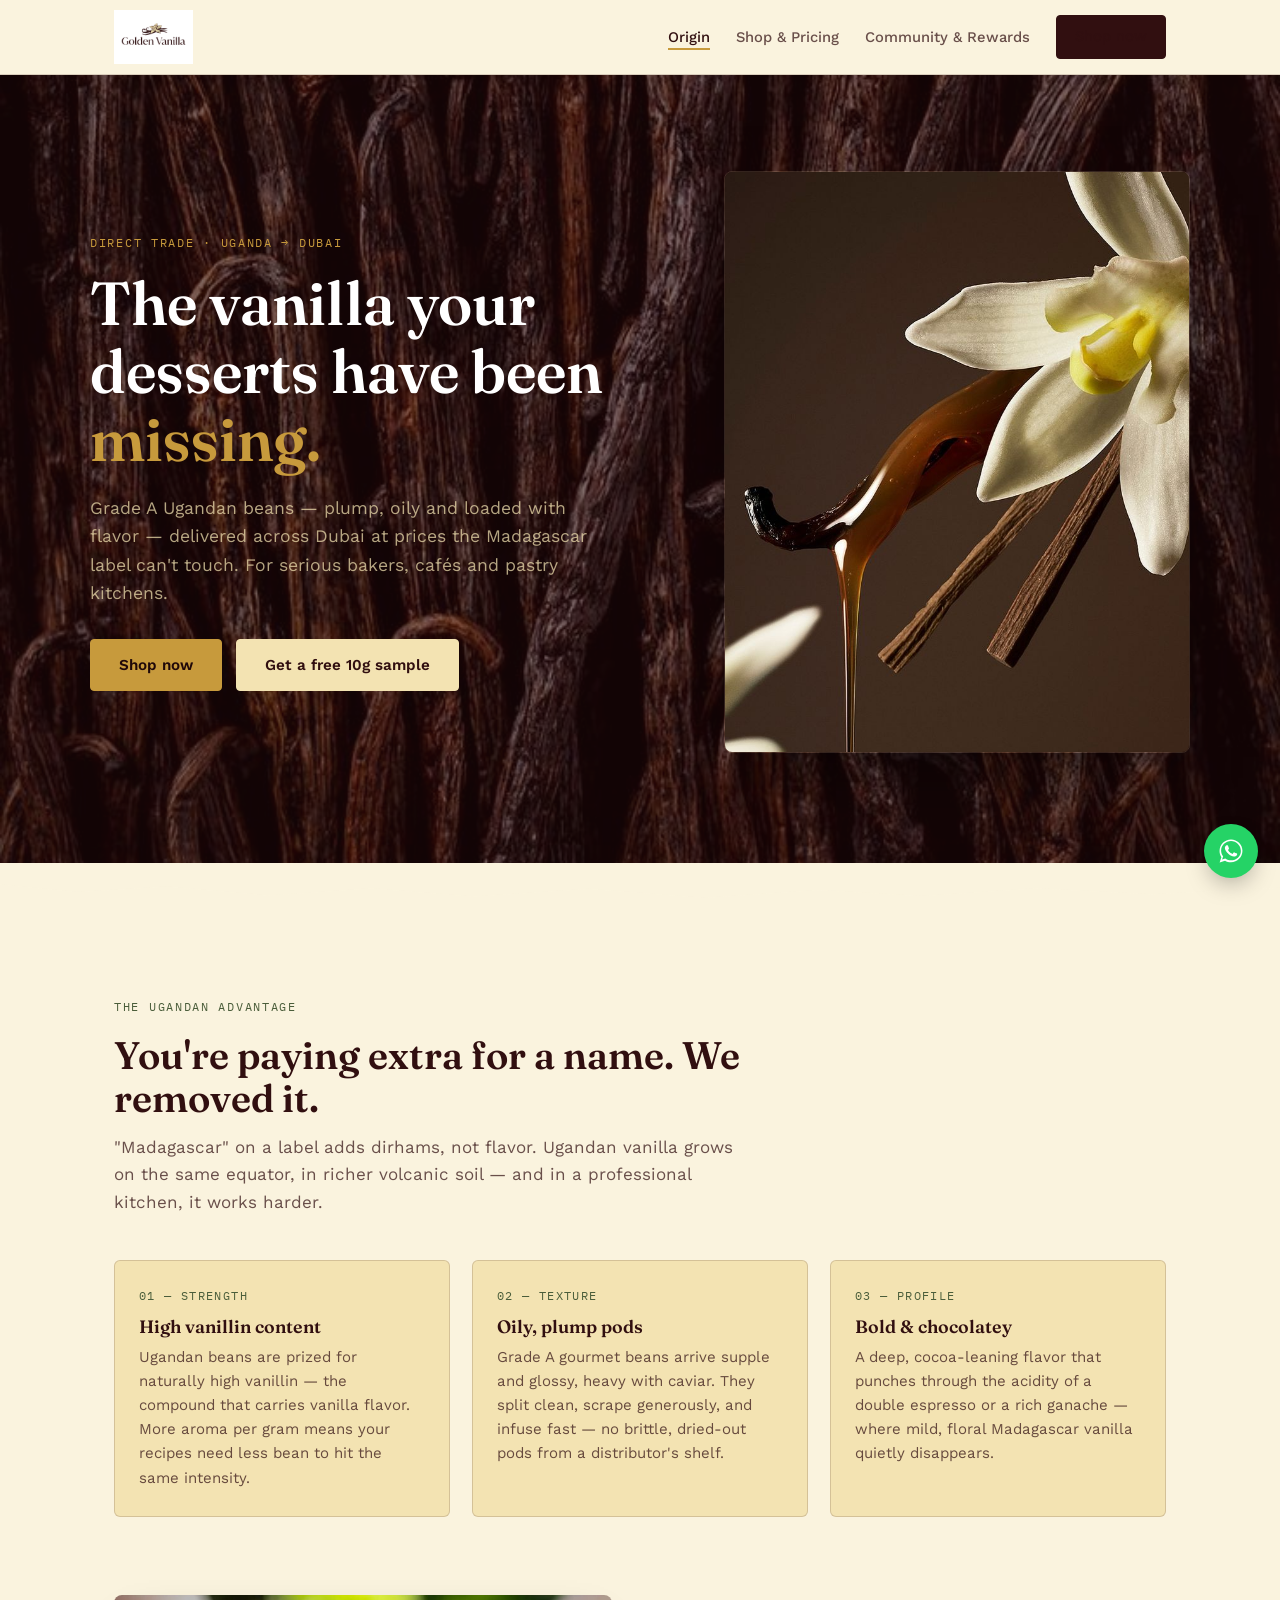
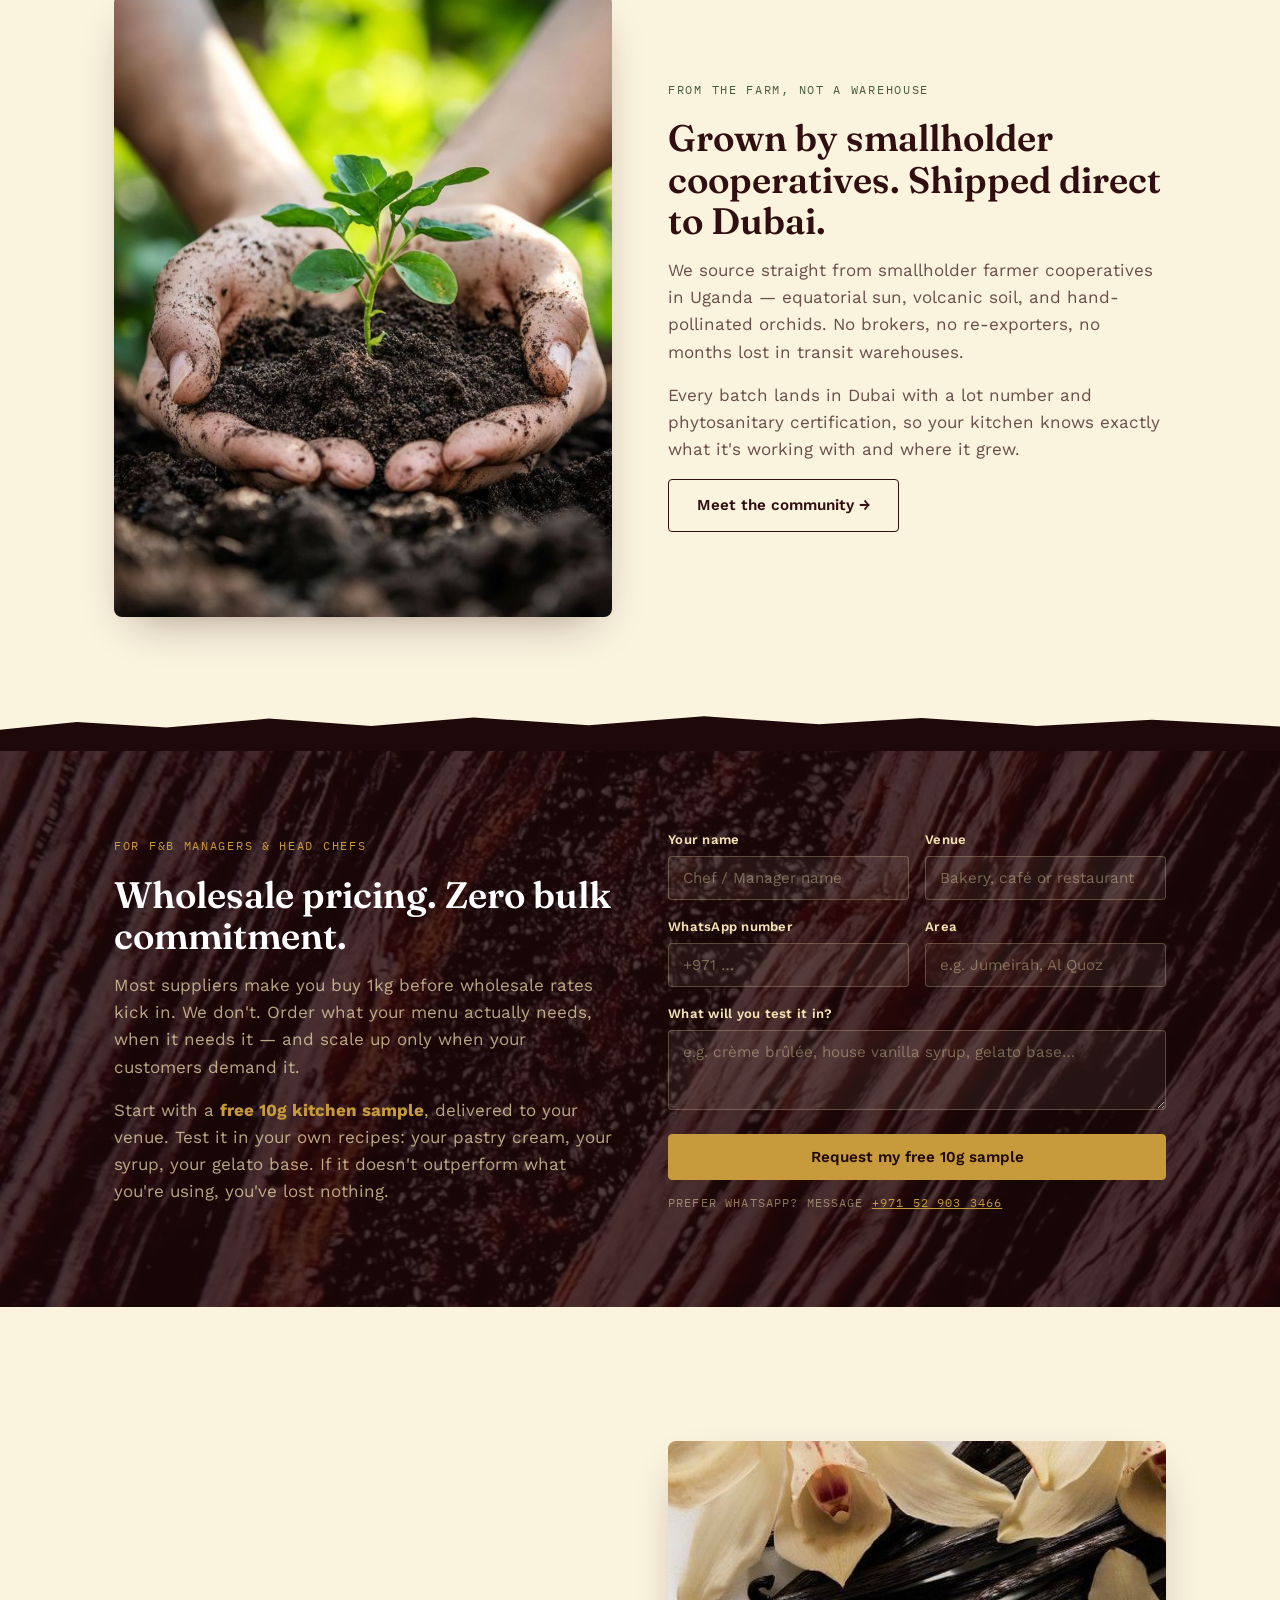
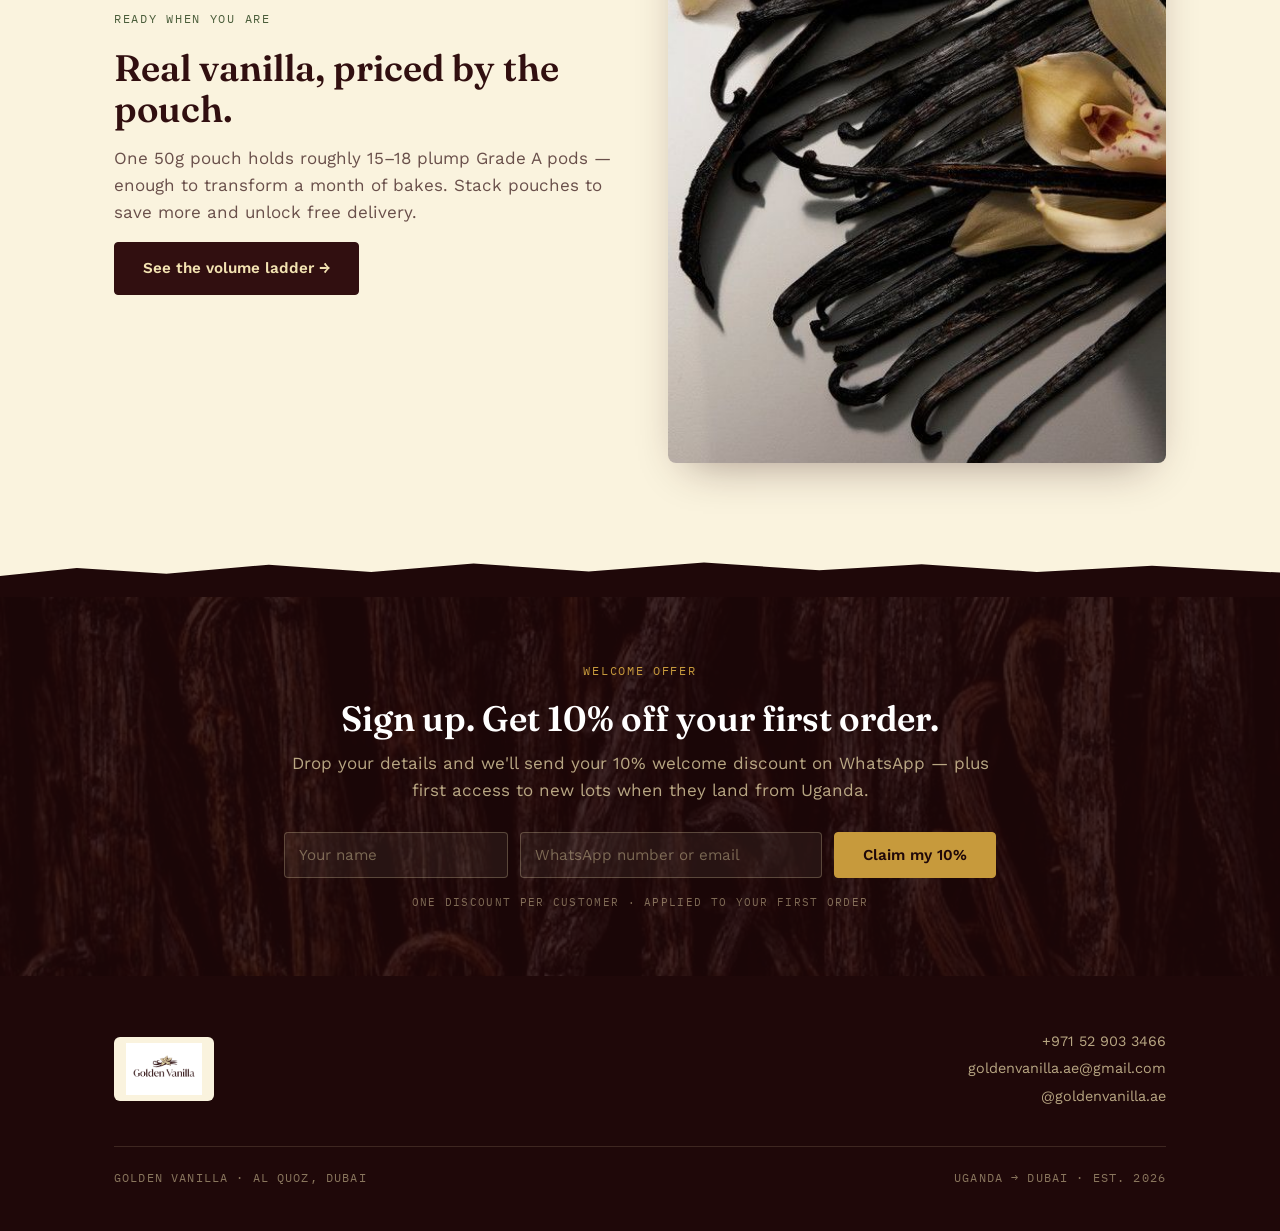
==== site/index.html @ b5f96ee9 "Rename folder to site" ====
<!DOCTYPE html>
<html lang="en">
<head>
<meta charset="UTF-8">
<meta name="viewport" content="width=device-width, initial-scale=1.0">
<title>Golden Vanilla — Grade A Ugandan Vanilla Beans Dubai</title>
<meta name="description" content="Plump, oily Grade A vanilla pods, direct from Ugandan farms to Dubai kitchens. Free 10g sample for cafés and bakeries. Delivery across the UAE.">
<link rel="icon" href="images/logo.png">
<link rel="preconnect" href="https://fonts.googleapis.com">
<link rel="preconnect" href="https://fonts.gstatic.com" crossorigin>
<link href="https://fonts.googleapis.com/css2?family=Fraunces:opsz,wght@9..144,400;9..144,600;9..144,700&family=Work+Sans:wght@400;500;600&family=IBM+Plex+Mono:wght@400;500&display=swap" rel="stylesheet">
<link rel="stylesheet" href="style.css">

<!-- ============ VISITOR ANALYTICS (Google Analytics 4 — FREE) ============
     SETUP (5 minutes, one time):
     1. Go to analytics.google.com → create account "Golden Vanilla"
     2. Create a Web data stream for your site URL
     3. Copy your Measurement ID (looks like G-4P4YYCE91S)
     4. Replace G-4P4YYCE91S below in ALL THREE html files
     5. Your dashboard at analytics.google.com then shows visitors,
        pages viewed, cities, devices, and traffic sources — free forever. -->
<script async src="https://www.googletagmanager.com/gtag/js?id=G-4P4YYCE91S"></script>
<script>
  window.dataLayer = window.dataLayer || [];
  function gtag(){dataLayer.push(arguments);}
  gtag('js', new Date());
  gtag('config', 'G-4P4YYCE91S');
</script>
<meta property="og:type" content="website">
<meta property="og:site_name" content="Golden Vanilla">
<meta property="og:title" content="Grade A Ugandan Vanilla Beans — Dubai">
<meta property="og:description" content="Direct-trade, high-vanillin Grade A pods. Free 10g sample for professional kitchens.">
<meta property="og:image" content="https://goldenvanilla-ae.com/images/beans-orchids.jpg">
<meta property="og:url" content="https://goldenvanilla-ae.com/">
<meta name="twitter:card" content="summary_large_image">
</head>
<body>

<nav>
  <div class="nav-inner">
    <a class="nav-logo" href="index.html" aria-label="Golden Vanilla home"><img src="images/logo.png" alt="Golden Vanilla"></a>
    <ul class="nav-links">
      <li class="hide-m"><a href="index.html" aria-current="page">Origin</a></li>
      <li class="hide-m"><a href="shop.html">Shop &amp; Pricing</a></li>
      <li class="hide-m"><a href="community.html">Community &amp; Rewards</a></li>
      <li><a class="btn btn-nav" href="shop.html">Shop now</a></li>
    </ul>
  </div>
</nav>

<!-- ============ HERO ============ -->
<header class="hero">
  <div class="hero-bg" style="background-image:url('images/beans-texture.jpg')"></div>
  <div class="wrap hero-inner">
    <div>
      <span class="eyebrow on-dark">Direct trade · Uganda → Dubai</span>
      <h1>The vanilla your desserts have been <span class="gold">missing.</span></h1>
      <p class="lede">Grade A Ugandan beans — plump, oily and loaded with flavor — delivered across Dubai at prices the Madagascar label can't touch. For serious bakers, cafés and pastry kitchens.</p>
      <div class="hero-ctas">
        <a class="btn btn-gold" href="shop.html">Shop now</a>
        <a class="btn btn-light" href="#sample">Get a free 10g sample</a>
      </div>
    </div>
    <div class="hero-photo">
      <img src="images/hero-flower-syrup.jpg" alt="Vanilla orchid flower with a Grade A pod and dripping vanilla extract">
    </div>
  </div>
</header>
<div class="tear flip" style="background:var(--cream)"></div>

<!-- ============ THE UGANDAN ADVANTAGE ============ -->
<section id="advantage">
  <div class="wrap">
    <div class="section-head">
      <span class="eyebrow">The Ugandan advantage</span>
      <h2>You're paying extra for a name. We removed it.</h2>
      <p>"Madagascar" on a label adds dirhams, not flavor. Ugandan vanilla grows on the same equator, in richer volcanic soil — and in a professional kitchen, it works harder.</p>
    </div>
    <div class="feat">
      <div class="feat-card">
        <span class="mono">01 — Strength</span>
        <h3>High vanillin content</h3>
        <p>Ugandan beans are prized for naturally high vanillin — the compound that carries vanilla flavor. More aroma per gram means your recipes need less bean to hit the same intensity.</p>
      </div>
      <div class="feat-card">
        <span class="mono">02 — Texture</span>
        <h3>Oily, plump pods</h3>
        <p>Grade A gourmet beans arrive supple and glossy, heavy with caviar. They split clean, scrape generously, and infuse fast — no brittle, dried-out pods from a distributor's shelf.</p>
      </div>
      <div class="feat-card">
        <span class="mono">03 — Profile</span>
        <h3>Bold &amp; chocolatey</h3>
        <p>A deep, cocoa-leaning flavor that punches through the acidity of a double espresso or a rich ganache — where mild, floral Madagascar vanilla quietly disappears.</p>
      </div>
    </div>
  </div>
</section>

<!-- ============ ORIGIN STORY ============ -->
<section style="padding-top:0">
  <div class="wrap split">
    <div class="photo"><img src="images/farm-hands.jpg" alt="Farmer's hands holding rich soil and a young seedling"></div>
    <div>
      <span class="eyebrow">From the farm, not a warehouse</span>
      <h2>Grown by smallholder cooperatives. Shipped direct to Dubai.</h2>
      <p>We source straight from smallholder farmer cooperatives in Uganda — equatorial sun, volcanic soil, and hand-pollinated orchids. No brokers, no re-exporters, no months lost in transit warehouses.</p>
      <p>Every batch lands in Dubai with a lot number and phytosanitary certification, so your kitchen knows exactly what it's working with and where it grew.</p>
      <a class="btn btn-ghost" href="community.html">Meet the community →</a>
    </div>
  </div>
</section>

<!-- ============ B2B CALLOUT + SAMPLE FORM ============ -->
<div class="tear"></div>
<section class="dark" id="sample">
  <div class="dark-bg" style="background-image:url('images/caviar-closeup.jpg')"></div>
  <div class="wrap split">
    <div>
      <span class="eyebrow on-dark">For F&amp;B managers &amp; head chefs</span>
      <h2>Wholesale pricing. Zero bulk commitment.</h2>
      <p>Most suppliers make you buy 1kg before wholesale rates kick in. We don't. Order what your menu actually needs, when it needs it — and scale up only when your customers demand it.</p>
      <p>Start with a <strong style="color:var(--gold)">free 10g kitchen sample</strong>, delivered to your venue. Test it in your own recipes: your pastry cream, your syrup, your gelato base. If it doesn't outperform what you're using, you've lost nothing.</p>
    </div>
    <div>
      <!-- Netlify form: works automatically once deployed on Netlify -->
      <form name="kitchen-sample" method="POST" action="/thanks.html" data-netlify="true" netlify-honeypot="bot-field">
        <input type="hidden" name="form-name" value="kitchen-sample">
        <p style="display:none"><label>Don't fill this out: <input name="bot-field"></label></p>
        <div class="form-grid">
          <div><label for="f-name">Your name</label><input id="f-name" name="name" required placeholder="Chef / Manager name"></div>
          <div><label for="f-venue">Venue</label><input id="f-venue" name="venue" required placeholder="Bakery, café or restaurant"></div>
          <div><label for="f-phone">WhatsApp number</label><input id="f-phone" name="phone" type="tel" required placeholder="+971 …"></div>
          <div><label for="f-area">Area</label><input id="f-area" name="area" placeholder="e.g. Jumeirah, Al Quoz"></div>
          <div class="full"><label for="f-use">What will you test it in?</label><textarea id="f-use" name="use" rows="3" placeholder="e.g. crème brûlée, house vanilla syrup, gelato base…"></textarea></div>
          <div class="full"><button class="btn btn-gold" type="submit" style="width:100%">Request my free 10g sample</button></div>
        </div>
      </form>
      <p class="mono" style="font-size:.72rem;letter-spacing:.1em;margin-top:14px;color:rgba(243,227,178,.5)">PREFER WHATSAPP? MESSAGE <a href="https://wa.me/971529033466?text=Hi%20Golden%20Vanilla%2C%20I%27d%20like%20a%20free%2010g%20kitchen%20sample." style="color:var(--gold)">+971 52 903 3466</a></p>
    </div>
  </div>
</section>
<div class="tear flip" style="background:var(--cream)"></div>

<!-- ============ CLOSING CTA ============ -->
<section>
  <div class="wrap split">
    <div>
      <span class="eyebrow">Ready when you are</span>
      <h2>Real vanilla, priced by the pouch.</h2>
      <p>One 50g pouch holds roughly 15–18 plump Grade A pods — enough to transform a month of bakes. Stack pouches to save more and unlock free delivery.</p>
      <a class="btn" href="shop.html">See the volume ladder →</a>
    </div>
    <div class="photo" style="border-radius:8px;overflow:hidden;box-shadow:0 18px 44px -20px rgba(49,15,16,.45)">
      <img src="images/beans-orchids.jpg" alt="Grade A vanilla beans arranged with cream orchid blossoms" style="width:100%;object-fit:cover;aspect-ratio:4/5">
    </div>
  </div>
</section>

<!-- ============ 10% SIGNUP ============ -->
<div class="tear"></div>
<section class="dark" style="padding:64px 0">
  <div class="dark-bg" style="background-image:url('images/beans-texture.jpg');opacity:.15"></div>
  <div class="wrap" style="max-width:760px;text-align:center">
    <span class="eyebrow on-dark" style="display:block">Welcome offer</span>
    <h2 style="font-size:clamp(1.6rem,3vw,2.2rem);margin-bottom:12px">Sign up. Get 10% off your first order.</h2>
    <p style="margin-bottom:28px">Drop your details and we'll send your 10% welcome discount on WhatsApp — plus first access to new lots when they land from Uganda.</p>
    <form name="signup-10" method="POST" action="/thanks.html data-netlify="true" netlify-honeypot="bot-field" style="display:flex;gap:12px;flex-wrap:wrap;justify-content:center">
      <input type="hidden" name="form-name" value="signup-10">
      <p style="display:none"><label>Don't fill this out: <input name="bot-field"></label></p>
      <input name="name" required placeholder="Your name" style="flex:1;min-width:180px;max-width:240px">
      <input name="contact" type="text" required placeholder="WhatsApp number or email" style="flex:1.4;min-width:220px;max-width:320px">
      <button class="btn btn-gold" type="submit">Claim my 10%</button>
    </form>
    <p class="mono" style="font-size:.68rem;letter-spacing:.12em;margin-top:16px;color:rgba(243,227,178,.45)">ONE DISCOUNT PER CUSTOMER · APPLIED TO YOUR FIRST ORDER</p>
  </div>
</section>
<!-- ============ FOOTER ============ -->
<footer>
  <div class="wrap">
    <div class="foot-grid">
      <img src="images/logo.png" alt="Golden Vanilla">
      <div class="foot-contact">
        <a href="https://wa.me/971529033466">+971 52 903 3466</a><br>
        <a href="mailto:goldenvanilla.ae@gmail.com">goldenvanilla.ae@gmail.com</a><br>
        <a href="https://instagram.com/goldenvanilla.ae" target="_blank" rel="noopener">@goldenvanilla.ae</a>
      </div>
    </div>
    <div class="foot-base">
      <span>Golden Vanilla · Al Quoz, Dubai</span>
      <span>Uganda → Dubai · Est. 2026</span>
    </div>
  </div>
</footer>

<a class="wa-float" href="https://wa.me/971529033466" aria-label="Chat on WhatsApp" target="_blank" rel="noopener">
  <svg viewBox="0 0 32 32" aria-hidden="true"><path d="M16 2.9C8.8 2.9 2.9 8.8 2.9 16c0 2.6.8 5 2.1 7L3 29l6.2-2c1.9 1.2 4.3 1.9 6.8 1.9 7.2 0 13.1-5.9 13.1-13.1S23.2 2.9 16 2.9zm0 23.8c-2.2 0-4.3-.6-6.1-1.8l-.4-.3-3.7 1.2 1.2-3.6-.3-.4c-1.3-1.9-2-4.1-2-6.4C4.7 9.8 9.8 4.7 16 4.7S27.3 9.8 27.3 16 22.2 26.7 16 26.7zm6.2-8c-.3-.2-2-1-2.3-1.1-.3-.1-.5-.2-.8.2-.2.3-.9 1.1-1.1 1.3-.2.2-.4.3-.7.1-.3-.2-1.4-.5-2.7-1.7-1-.9-1.7-2-1.9-2.3-.2-.3 0-.5.1-.7l.5-.6c.2-.2.2-.3.3-.6.1-.2.1-.4 0-.6-.1-.2-.8-1.9-1-2.6-.3-.6-.6-.6-.8-.6h-.7c-.2 0-.6.1-.9.4-.3.3-1.2 1.2-1.2 2.8s1.2 3.3 1.4 3.5c.2.2 2.4 3.7 5.9 5.2.8.4 1.5.6 2 .7.8.3 1.6.2 2.2.1.7-.1 2-.8 2.3-1.6.3-.8.3-1.5.2-1.6-.1-.2-.3-.3-.6-.4z"/></svg>
</a>
<script type="application/ld+json">
{
  "@context": "https://schema.org",
  "@type": "Organization",
  "name": "Golden Vanilla",
  "url": "https://goldenvanilla-ae.com",
  "logo": "https://goldenvanilla-ae.com/images/logo.png",
  "description": "Direct-trade Grade A Ugandan vanilla beans, delivered across Dubai and the UAE.",
  "address": {"@type": "PostalAddress","addressLocality": "Dubai","addressRegion": "Al Quoz","addressCountry": "AE"},
  "contactPoint": {"@type": "ContactPoint","telephone": "+971529033466","contactType": "sales","availableLanguage": ["en"]},
  "sameAs": ["https://instagram.com/goldenvanilla.ae"]
}
</script>
</body>
</html>
---- site/style.css ----
:root{
  --bean:#310F10;
  --bean-deep:#1F0809;
  --vanilla:#F3E3B2;
  --cream:#FAF3DE;
  --gold:#C79A3C;
  --vine:#4A5D3A;
  --ink-soft:rgba(49,15,16,.72);
  --line:rgba(49,15,16,.16);
  --vanilla-soft:rgba(243,227,178,.72);
}
*{margin:0;padding:0;box-sizing:border-box}
html{scroll-behavior:smooth}
@media (prefers-reduced-motion:reduce){html{scroll-behavior:auto}*,*::before,*::after{animation:none!important;transition:none!important}}
body{font-family:'Work Sans',sans-serif;background:var(--cream);color:var(--bean);line-height:1.6;font-size:17px}
h1,h2,h3{font-family:'Fraunces',serif;line-height:1.12;font-weight:600}
.mono{font-family:'IBM Plex Mono',monospace}
img{max-width:100%;display:block}
a{color:inherit}
.wrap{max-width:1100px;margin:0 auto;padding:0 24px}

/* Buttons */
.btn{display:inline-block;background:var(--bean);color:var(--vanilla);text-decoration:none;padding:13px 28px;border-radius:4px;font-weight:600;font-size:.95rem;border:1px solid var(--bean);cursor:pointer;font-family:'Work Sans',sans-serif;transition:background .18s,color .18s}
.btn:hover{background:transparent;color:var(--bean)}
.btn-gold{background:var(--gold);border-color:var(--gold);color:var(--bean-deep)}
.btn-gold:hover{background:transparent;color:var(--gold)}
.btn-light{background:var(--vanilla);border-color:var(--vanilla);color:var(--bean)}
.btn-light:hover{background:transparent;color:var(--vanilla)}
.btn-ghost{background:transparent;color:var(--bean)}
.btn-ghost:hover{background:var(--bean);color:var(--vanilla)}
.btn:focus-visible,a:focus-visible,input:focus-visible,select:focus-visible,textarea:focus-visible{outline:3px solid var(--gold);outline-offset:2px}

/* Nav */
nav{position:sticky;top:0;z-index:50;background:var(--cream);border-bottom:1px solid var(--line)}
.nav-inner{display:flex;align-items:center;justify-content:space-between;padding:10px 24px;max-width:1100px;margin:0 auto}
.nav-logo img{height:54px;width:auto}
.nav-links{display:flex;gap:26px;align-items:center;list-style:none}
.nav-links a{text-decoration:none;font-size:.92rem;font-weight:500;color:var(--ink-soft)}
.nav-links a:hover,.nav-links a[aria-current="page"]{color:var(--bean)}
.nav-links a[aria-current="page"]{border-bottom:2px solid var(--gold);padding-bottom:2px}
.btn-nav{padding:9px 18px;font-size:.88rem}
@media(max-width:760px){.nav-links li.hide-m{display:none}}

/* Shared bits */
.eyebrow{font-family:'IBM Plex Mono',monospace;font-size:.76rem;letter-spacing:.14em;text-transform:uppercase;color:var(--vine);margin-bottom:18px;display:block}
.eyebrow.on-dark{color:var(--gold)}
section{padding:78px 0}
.section-head{max-width:40rem;margin-bottom:44px}
.section-head h2{font-size:clamp(1.7rem,3.4vw,2.4rem);margin-bottom:14px}
.section-head p{color:var(--ink-soft)}

/* Torn divider (angled) */
.tear{height:56px;background:var(--bean-deep);clip-path:polygon(0 62%,6% 48%,13% 58%,21% 42%,29% 55%,37% 40%,46% 54%,55% 38%,64% 52%,72% 41%,81% 55%,90% 44%,100% 56%,100% 100%,0 100%)}
.tear.flip{transform:scaleY(-1);background:var(--bean-deep)}

/* Hero */
.hero{position:relative;background:var(--bean-deep);color:var(--vanilla);overflow:hidden}
.hero-bg{position:absolute;inset:0;background-size:cover;background-position:center;opacity:.42}
.hero-inner{position:relative;display:grid;grid-template-columns:1.25fr 1fr;gap:52px;align-items:center;padding:96px 0 110px}
.hero h1{font-size:clamp(2.3rem,5.2vw,3.8rem);margin-bottom:20px;color:#fff}
.hero h1 .gold{color:var(--gold)}
.hero p.lede{font-size:1.1rem;color:var(--vanilla-soft);max-width:33rem;margin-bottom:32px}
.hero-ctas{display:flex;gap:14px;flex-wrap:wrap}
.hero-photo{border-radius:8px;overflow:hidden;box-shadow:0 24px 60px -20px rgba(0,0,0,.6);border:1px solid rgba(243,227,178,.14)}
.hero-photo img{width:100%;height:100%;object-fit:cover}
@media(max-width:860px){.hero-inner{grid-template-columns:1fr;padding:70px 0 84px}.hero-photo{max-height:340px}}

/* Split rows */
.split{display:grid;grid-template-columns:1fr 1fr;gap:56px;align-items:center}
.split .photo{border-radius:8px;overflow:hidden;box-shadow:0 18px 44px -20px rgba(49,15,16,.45)}
.split .photo img{width:100%;height:100%;object-fit:cover;aspect-ratio:4/5}
.split h2{font-size:clamp(1.7rem,3.2vw,2.3rem);margin-bottom:16px}
.split p{color:var(--ink-soft);margin-bottom:16px}
@media(max-width:860px){.split{grid-template-columns:1fr;gap:34px}}

/* Feature grid */
.feat{display:grid;grid-template-columns:repeat(3,1fr);gap:22px}
.feat-card{border:1px solid var(--line);border-radius:6px;padding:26px 24px;background:var(--vanilla)}
.feat-card h3{font-size:1.12rem;margin-bottom:8px}
.feat-card p{font-size:.94rem;color:var(--ink-soft)}
.feat-card .mono{display:block;font-size:.72rem;letter-spacing:.12em;text-transform:uppercase;color:var(--vine);margin-bottom:12px}
@media(max-width:820px){.feat{grid-template-columns:1fr}}

/* Dark band */
.dark{background:var(--bean-deep);color:var(--vanilla);position:relative;overflow:hidden}
.dark-bg{position:absolute;inset:0;background-size:cover;background-position:center;opacity:.22}
.dark .wrap{position:relative}
.dark h2{color:#fff}
.dark p{color:var(--vanilla-soft)}

/* Forms */
.form-grid{display:grid;grid-template-columns:1fr 1fr;gap:16px}
.form-grid .full{grid-column:1/-1}
label{font-size:.82rem;font-weight:600;display:block;margin-bottom:6px;letter-spacing:.02em}
input,select,textarea{width:100%;padding:12px 14px;border:1px solid var(--line);border-radius:4px;font-family:'Work Sans',sans-serif;font-size:.95rem;background:var(--cream);color:var(--bean)}
.dark input,.dark select,.dark textarea{background:rgba(250,243,222,.06);border-color:rgba(243,227,178,.25);color:var(--vanilla)}
.dark input::placeholder,.dark textarea::placeholder{color:rgba(243,227,178,.4)}
@media(max-width:640px){.form-grid{grid-template-columns:1fr}}

/* Pricing ladder */
.ladder{display:grid;grid-template-columns:repeat(3,1fr);gap:22px;align-items:stretch}
.tier{border:1px solid var(--line);border-radius:8px;padding:32px 28px;background:var(--cream);display:flex;flex-direction:column;position:relative}
.tier.best{background:var(--bean-deep);color:var(--vanilla);border-color:var(--bean-deep);box-shadow:0 22px 50px -22px rgba(31,8,9,.55)}
.tier .badge{position:absolute;top:-13px;left:28px;background:var(--gold);color:var(--bean-deep);font-family:'IBM Plex Mono',monospace;font-size:.68rem;letter-spacing:.12em;text-transform:uppercase;padding:5px 12px;border-radius:3px;font-weight:500}
.tier h3{font-size:1.22rem;margin-bottom:4px}
.tier .grams{font-family:'IBM Plex Mono',monospace;font-size:.78rem;color:var(--vine);letter-spacing:.08em;text-transform:uppercase;margin-bottom:20px}
.tier.best .grams{color:var(--gold)}
.tier .price{font-family:'Fraunces',serif;font-size:2.5rem;font-weight:700;line-height:1}
.tier .price .cur{font-size:.42em;font-weight:600}
.tier .save{font-size:.86rem;color:var(--vine);font-weight:600;margin-top:8px;min-height:1.4em}
.tier.best .save{color:var(--gold)}
.tier ul{list-style:none;margin:22px 0 26px;display:grid;gap:9px;font-size:.92rem}
.tier ul li{padding-left:22px;position:relative;color:var(--ink-soft)}
.tier.best ul li{color:var(--vanilla-soft)}
.tier ul li::before{content:"—";position:absolute;left:0;color:var(--gold)}
.tier .btn{margin-top:auto;text-align:center}
@media(max-width:860px){.ladder{grid-template-columns:1fr}}

/* Testimonials */
.quotes{display:grid;grid-template-columns:repeat(3,1fr);gap:22px}
.quote{border:1px solid var(--line);border-radius:6px;padding:28px 26px;background:var(--vanilla);display:flex;flex-direction:column}
.quote p.q{font-family:'Fraunces',serif;font-size:1.04rem;line-height:1.5;margin-bottom:20px}
.quote .who{margin-top:auto;font-size:.86rem;color:var(--ink-soft)}
.quote .who strong{display:block;color:var(--bean);font-size:.92rem}
.quote .stars{color:var(--gold);letter-spacing:.15em;margin-bottom:14px;font-size:.9rem}
@media(max-width:820px){.quotes{grid-template-columns:1fr}}

/* Referral steps */
.ref-steps{display:grid;grid-template-columns:repeat(3,1fr);gap:2px;background:rgba(243,227,178,.16);border:1px solid rgba(243,227,178,.16);border-radius:8px;overflow:hidden}
.ref-step{background:var(--bean-deep);padding:30px 26px}
.ref-step .mono{display:block;font-size:.72rem;letter-spacing:.14em;text-transform:uppercase;color:var(--gold);margin-bottom:14px}
.ref-step h3{color:#fff;font-size:1.1rem;margin-bottom:8px}
.ref-step p{font-size:.93rem}
@media(max-width:820px){.ref-steps{grid-template-columns:1fr}}

/* Footer */
footer{background:var(--bean-deep);color:var(--vanilla-soft);padding:52px 0 44px;font-size:.9rem}
.foot-grid{display:flex;justify-content:space-between;gap:36px;align-items:center;flex-wrap:wrap}
.foot-grid img{height:64px;width:auto;background:var(--cream);border-radius:6px;padding:6px 12px}
.foot-links{display:flex;gap:22px;flex-wrap:wrap;justify-content:center;list-style:none}
.foot-links a{text-decoration:none}
.foot-links a:hover{color:#fff}
.foot-contact{text-align:right;line-height:1.9}
.foot-contact a{text-decoration:none}
.foot-contact a:hover{color:#fff}
@media(max-width:820px){.foot-grid{grid-template-columns:1fr;text-align:center}.foot-contact{text-align:center}}
.foot-base{border-top:1px solid rgba(243,227,178,.14);margin-top:36px;padding-top:22px;display:flex;justify-content:space-between;gap:14px;flex-wrap:wrap;font-family:'IBM Plex Mono',monospace;font-size:.72rem;letter-spacing:.1em;text-transform:uppercase;color:rgba(243,227,178,.5)}

/* WhatsApp float */
.wa-float{position:fixed;bottom:22px;right:22px;z-index:60;background:#25D366;color:#fff;width:54px;height:54px;border-radius:50%;display:flex;align-items:center;justify-content:center;box-shadow:0 10px 26px -8px rgba(0,0,0,.4);text-decoration:none}
.wa-float svg{width:28px;height:28px;fill:#fff}
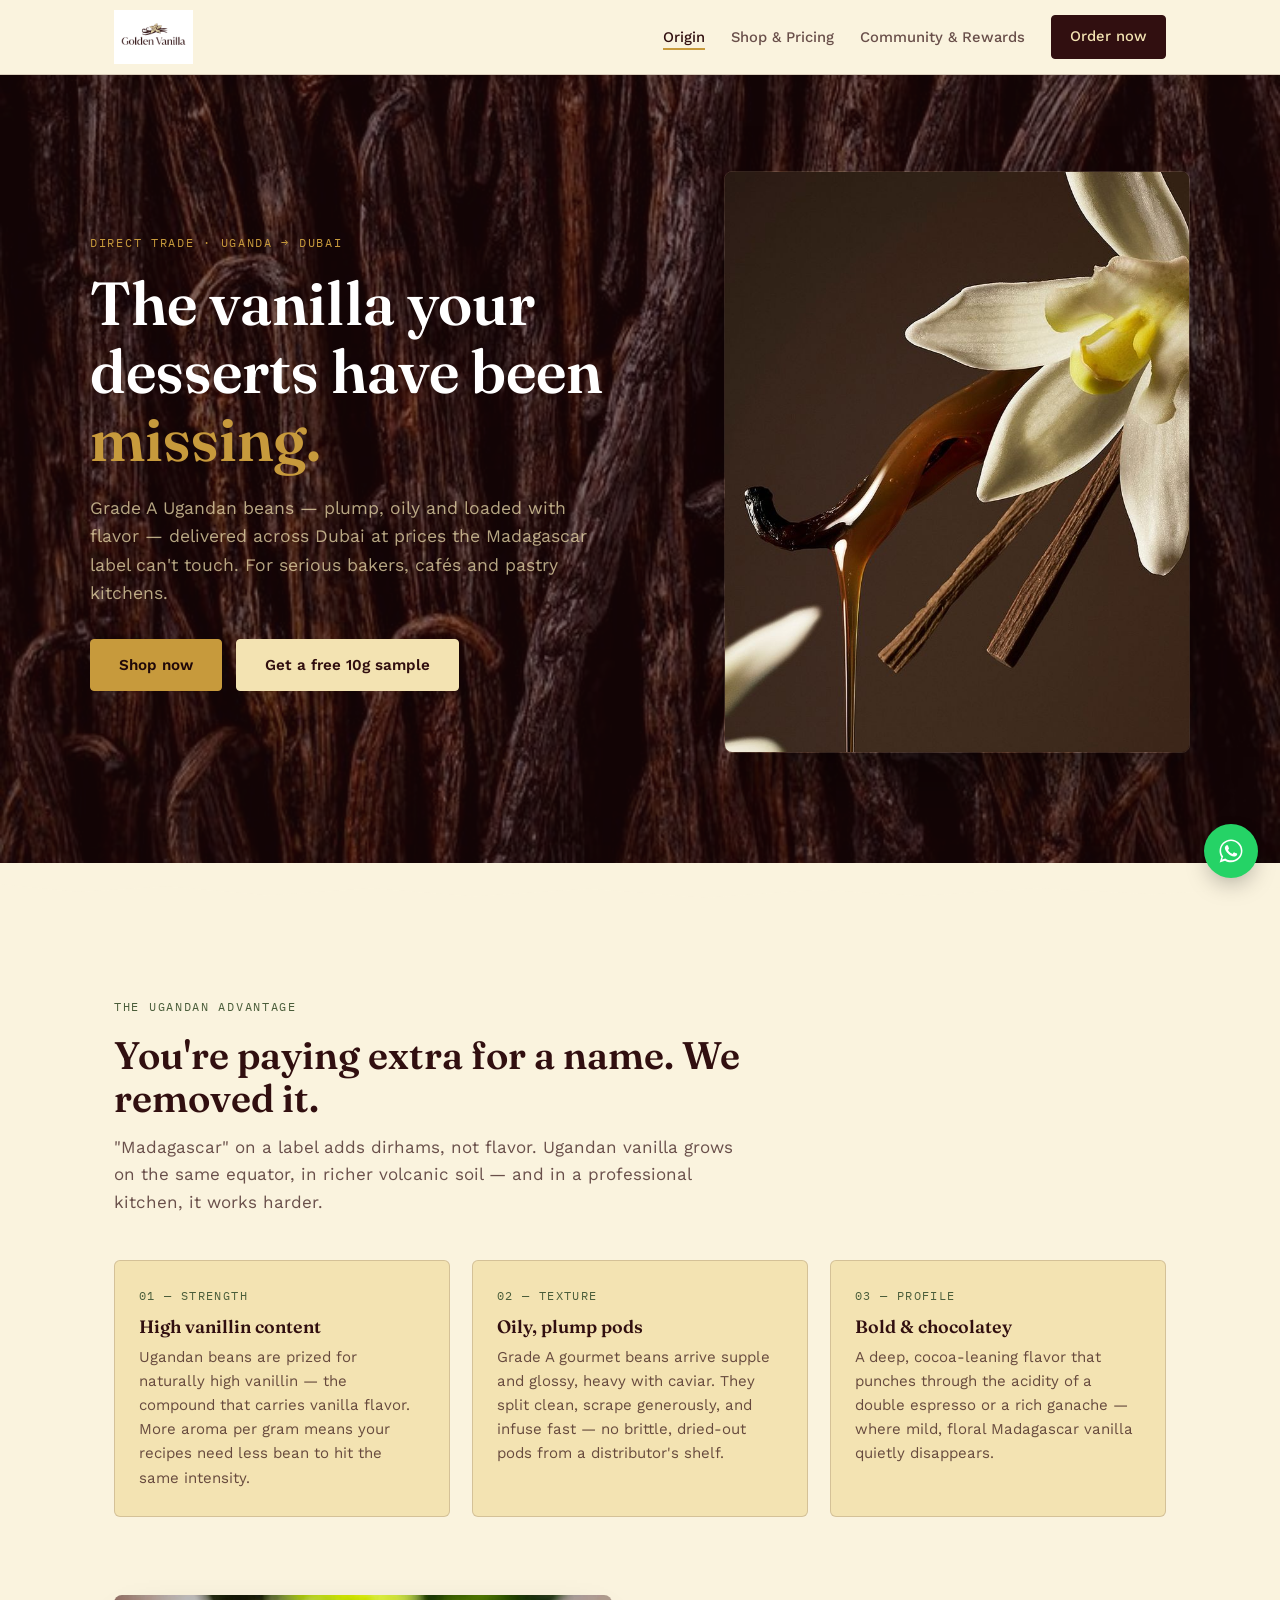
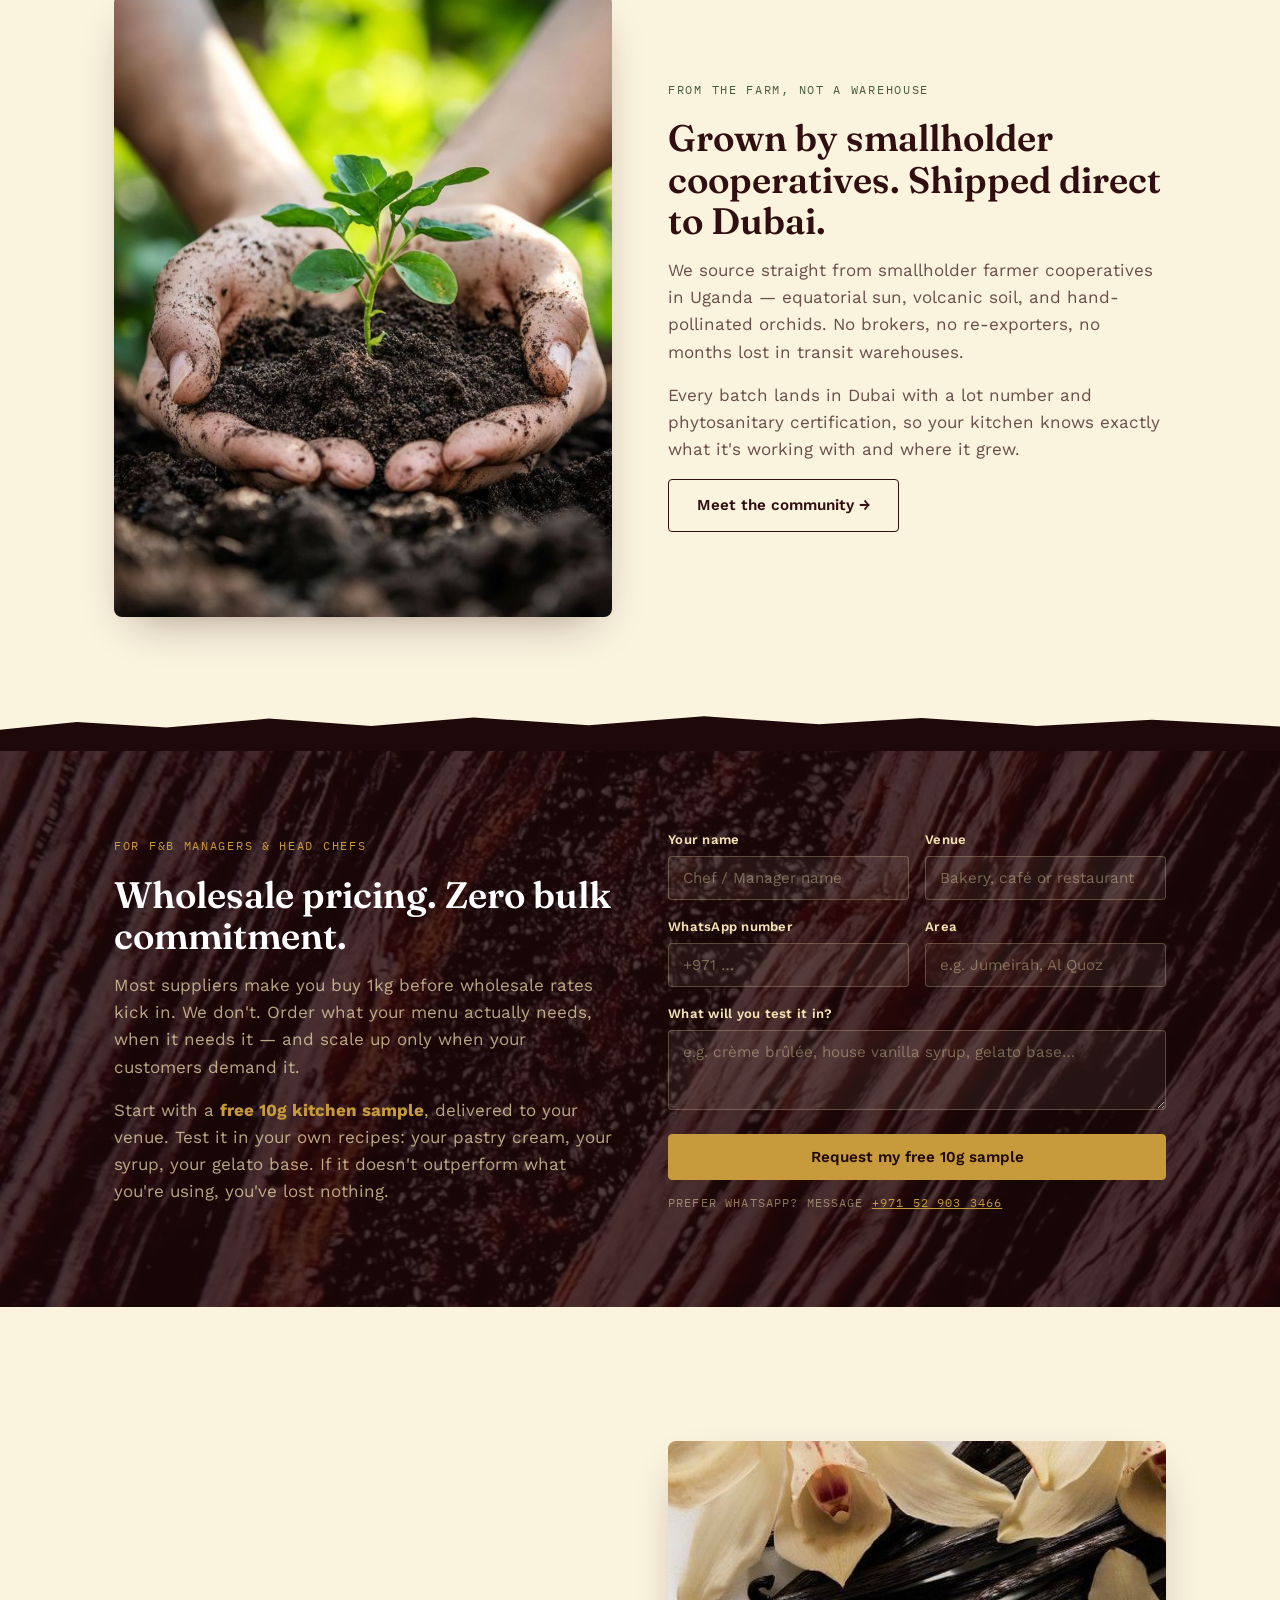
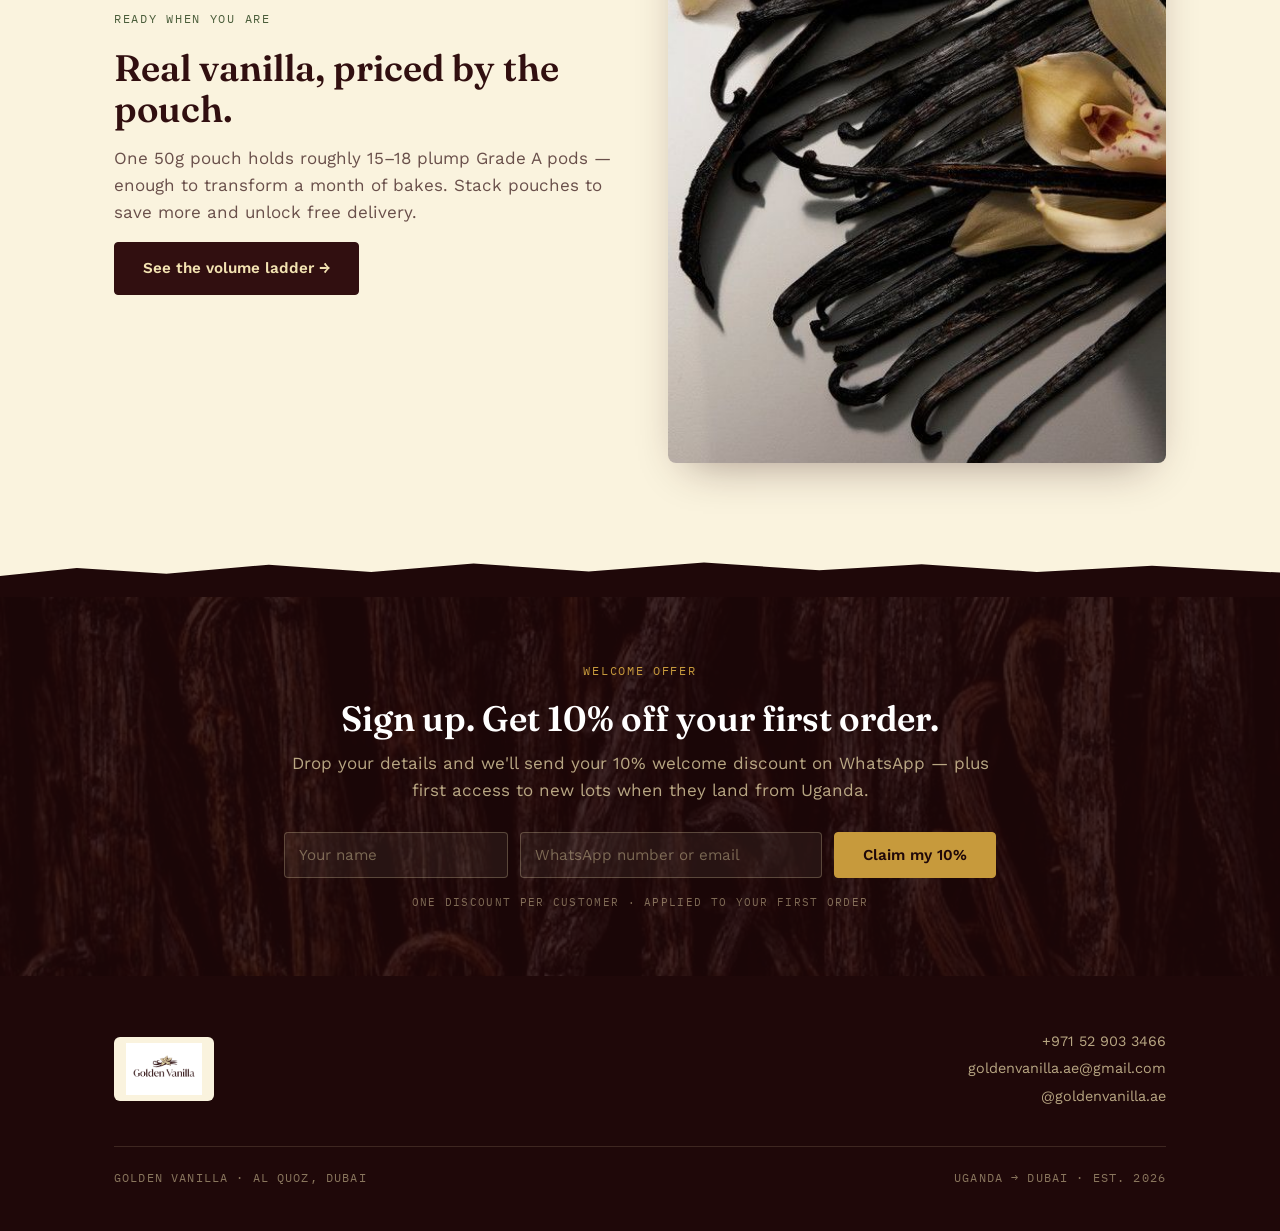
==== commit c49d6829: "commit" ====
--- a/site/index.html
+++ b/site/index.html
@@ -43,7 +43,7 @@
       <li class="hide-m"><a href="index.html" aria-current="page">Origin</a></li>
       <li class="hide-m"><a href="shop.html">Shop &amp; Pricing</a></li>
       <li class="hide-m"><a href="community.html">Community &amp; Rewards</a></li>
-      <li><a class="btn btn-nav" href="shop.html">Shop now</a></li>
+      <li><a class="btn btn-nav" href="#order" style="background:#310F10;color:#F3E3B2">Order now</a></li>
     </ul>
   </div>
 </nav>
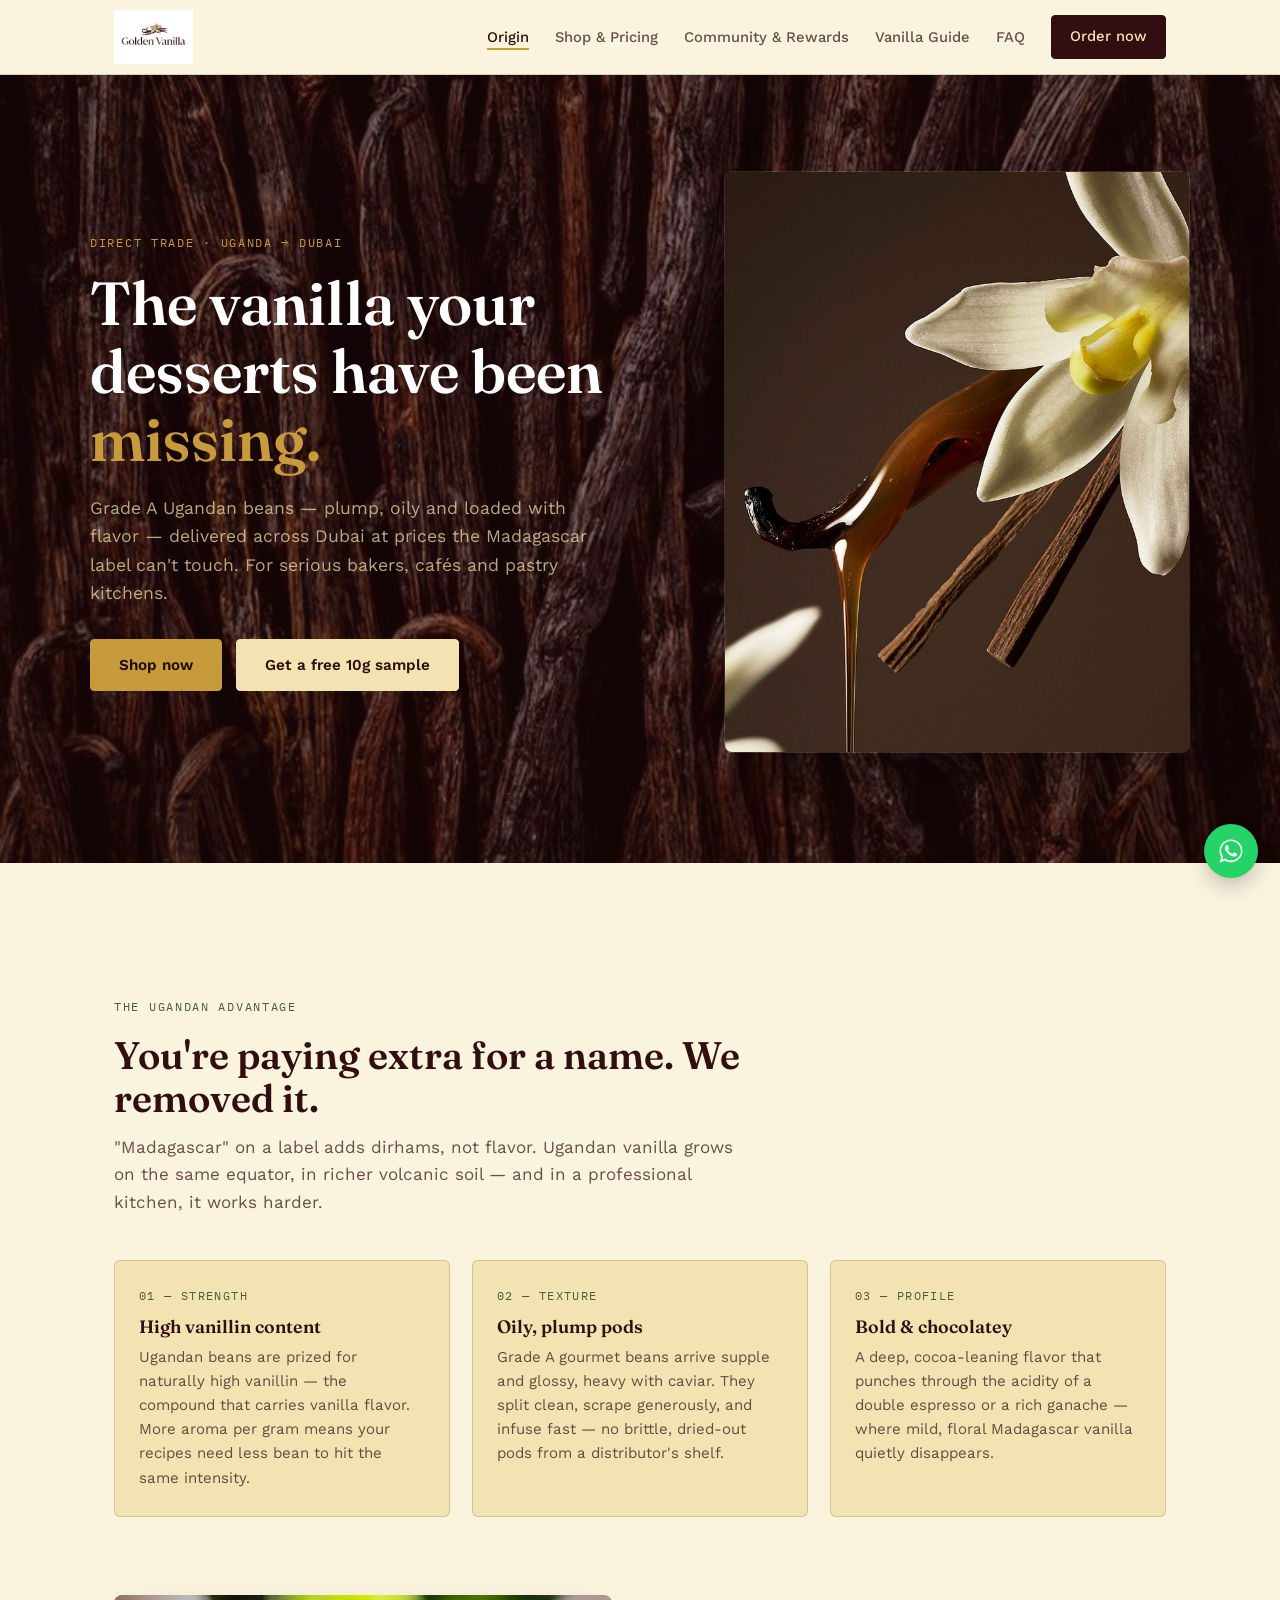
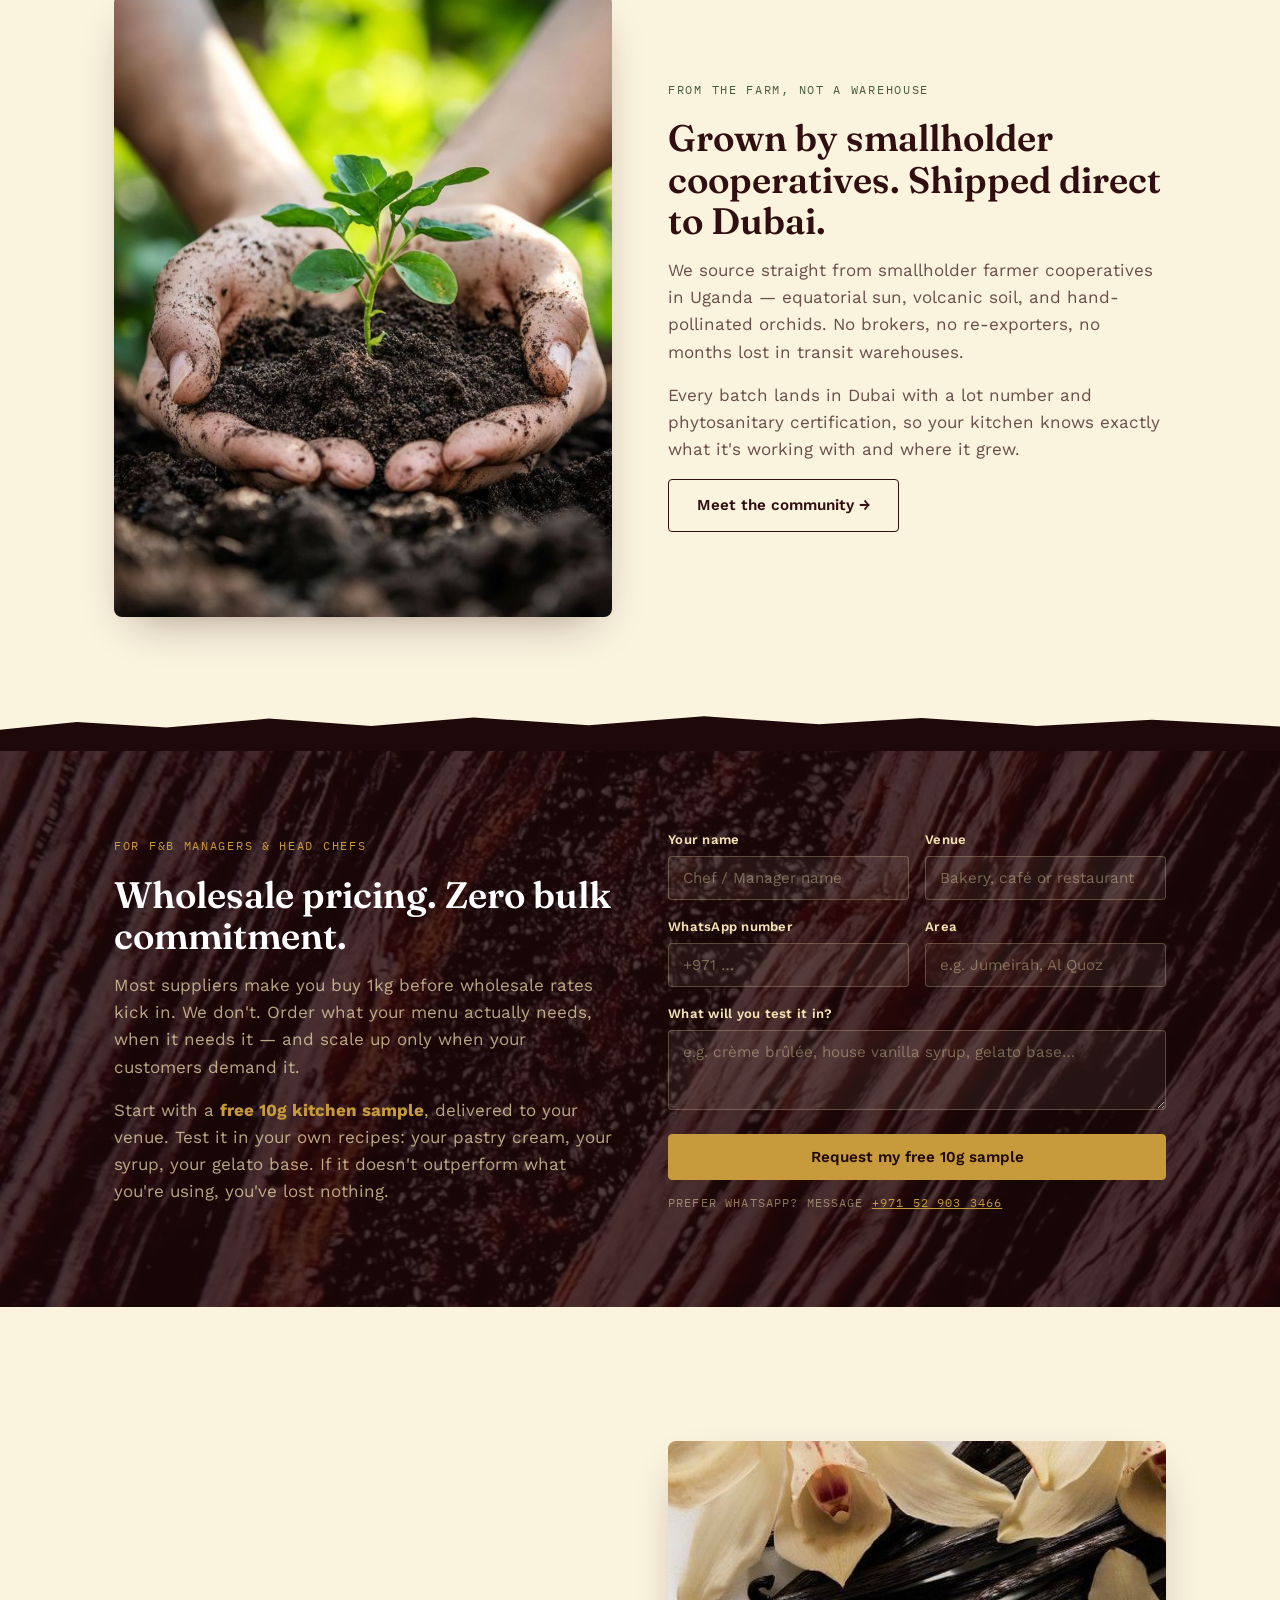
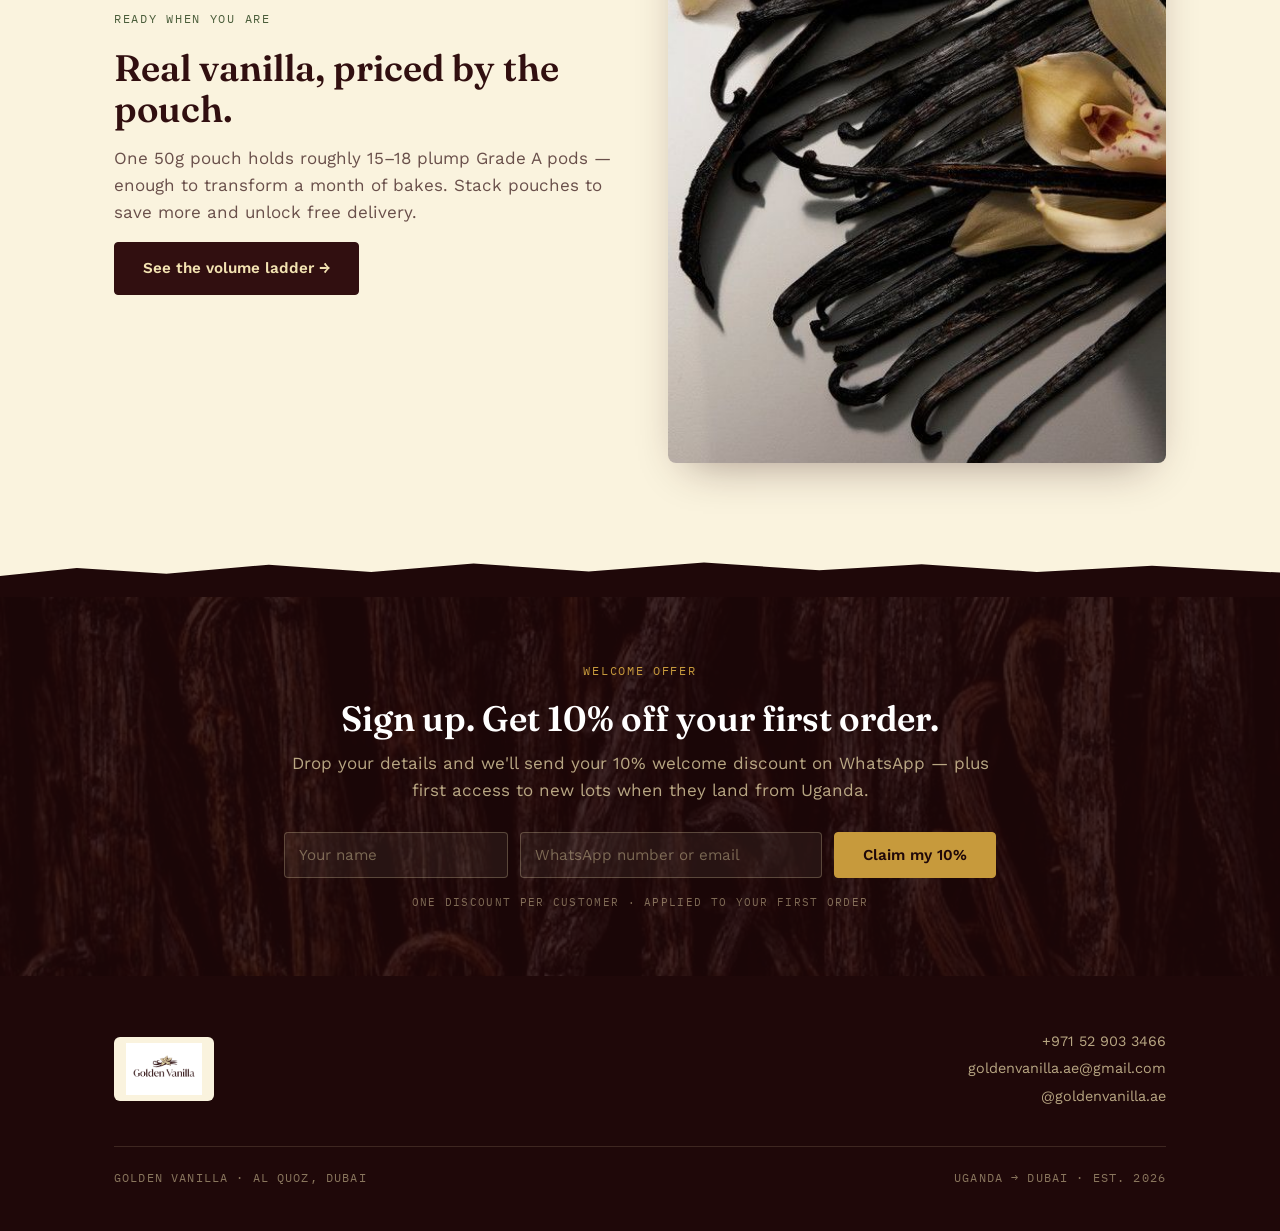
==== commit 16447fde: "Add Guide and FAQ to nav" ====
--- a/site/index.html
+++ b/site/index.html
@@ -43,6 +43,8 @@
       <li class="hide-m"><a href="index.html" aria-current="page">Origin</a></li>
       <li class="hide-m"><a href="shop.html">Shop &amp; Pricing</a></li>
       <li class="hide-m"><a href="community.html">Community &amp; Rewards</a></li>
+      <li class="hide-m"><a href="blog.html">Vanilla Guide</a></li>
+      <li class="hide-m"><a href="faq.html">FAQ</a></li>
       <li><a class="btn btn-nav" href="#order" style="background:#310F10;color:#F3E3B2">Order now</a></li>
     </ul>
   </div>
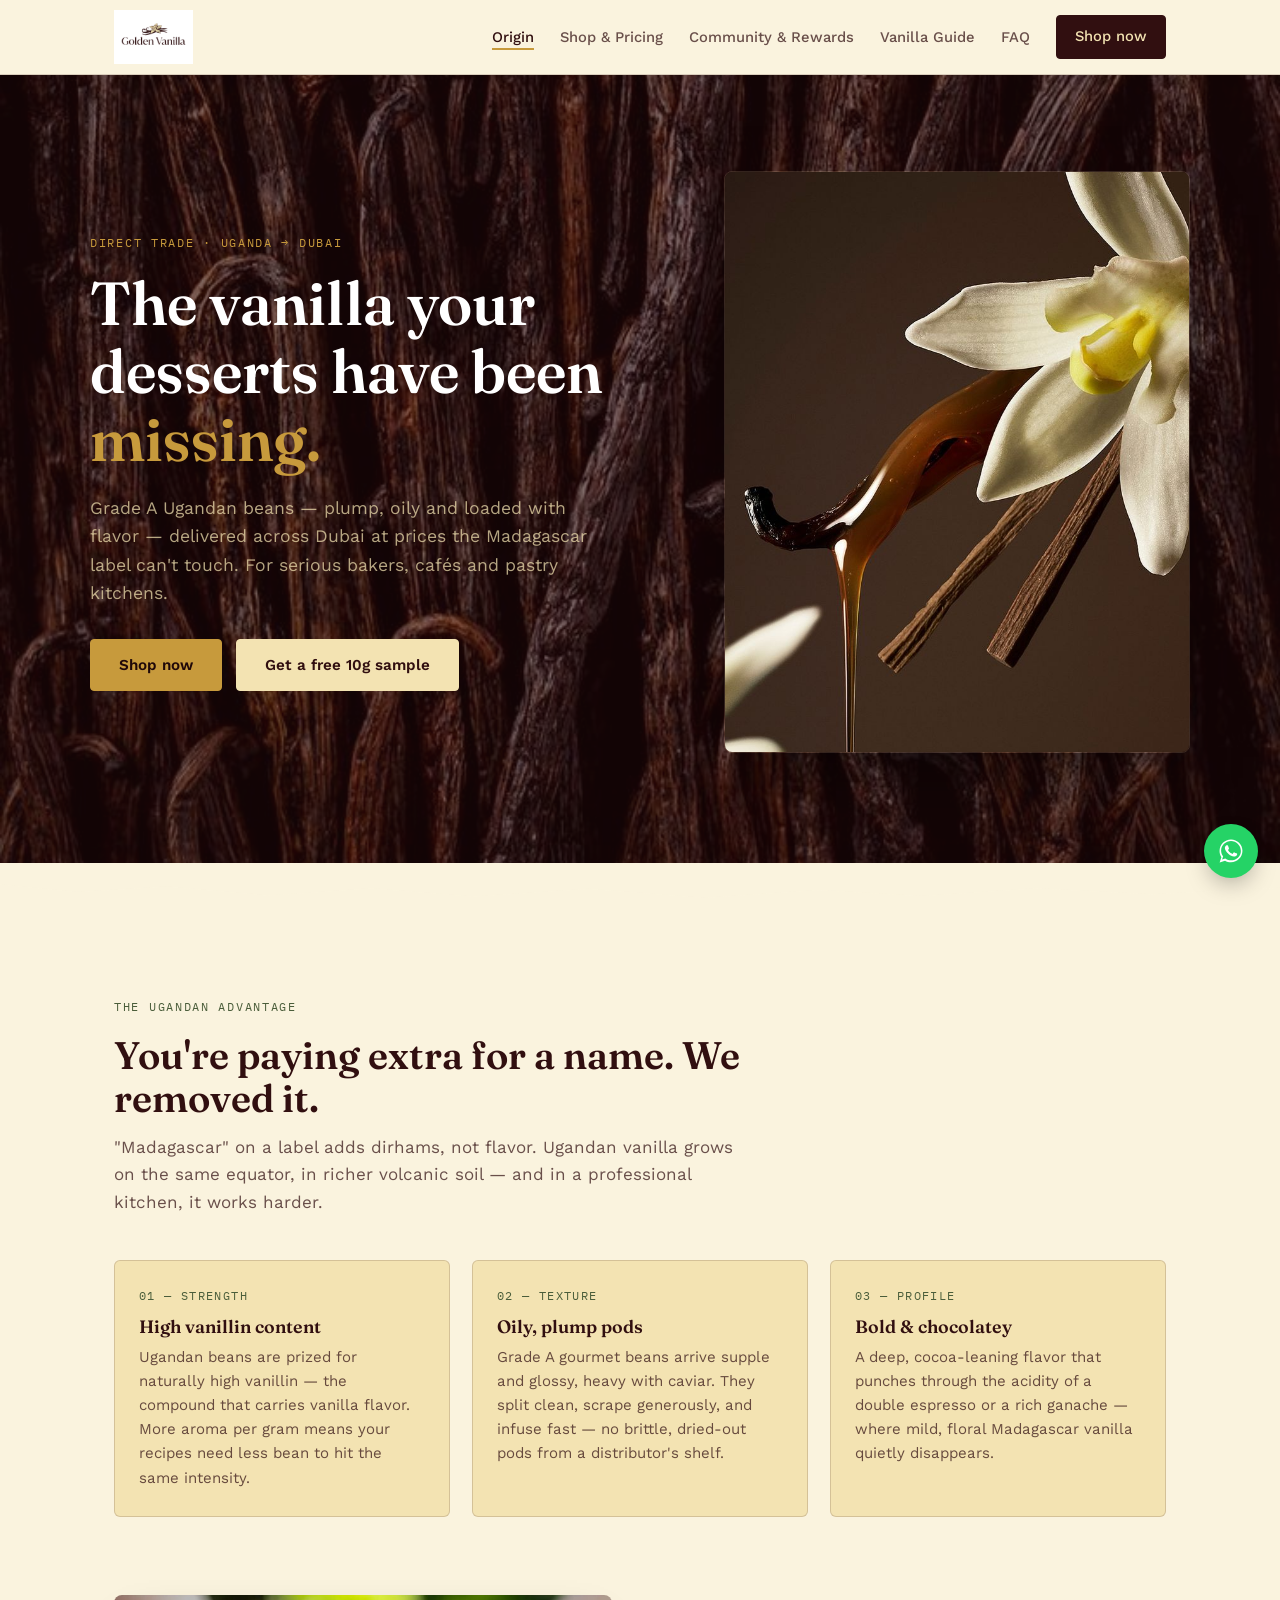
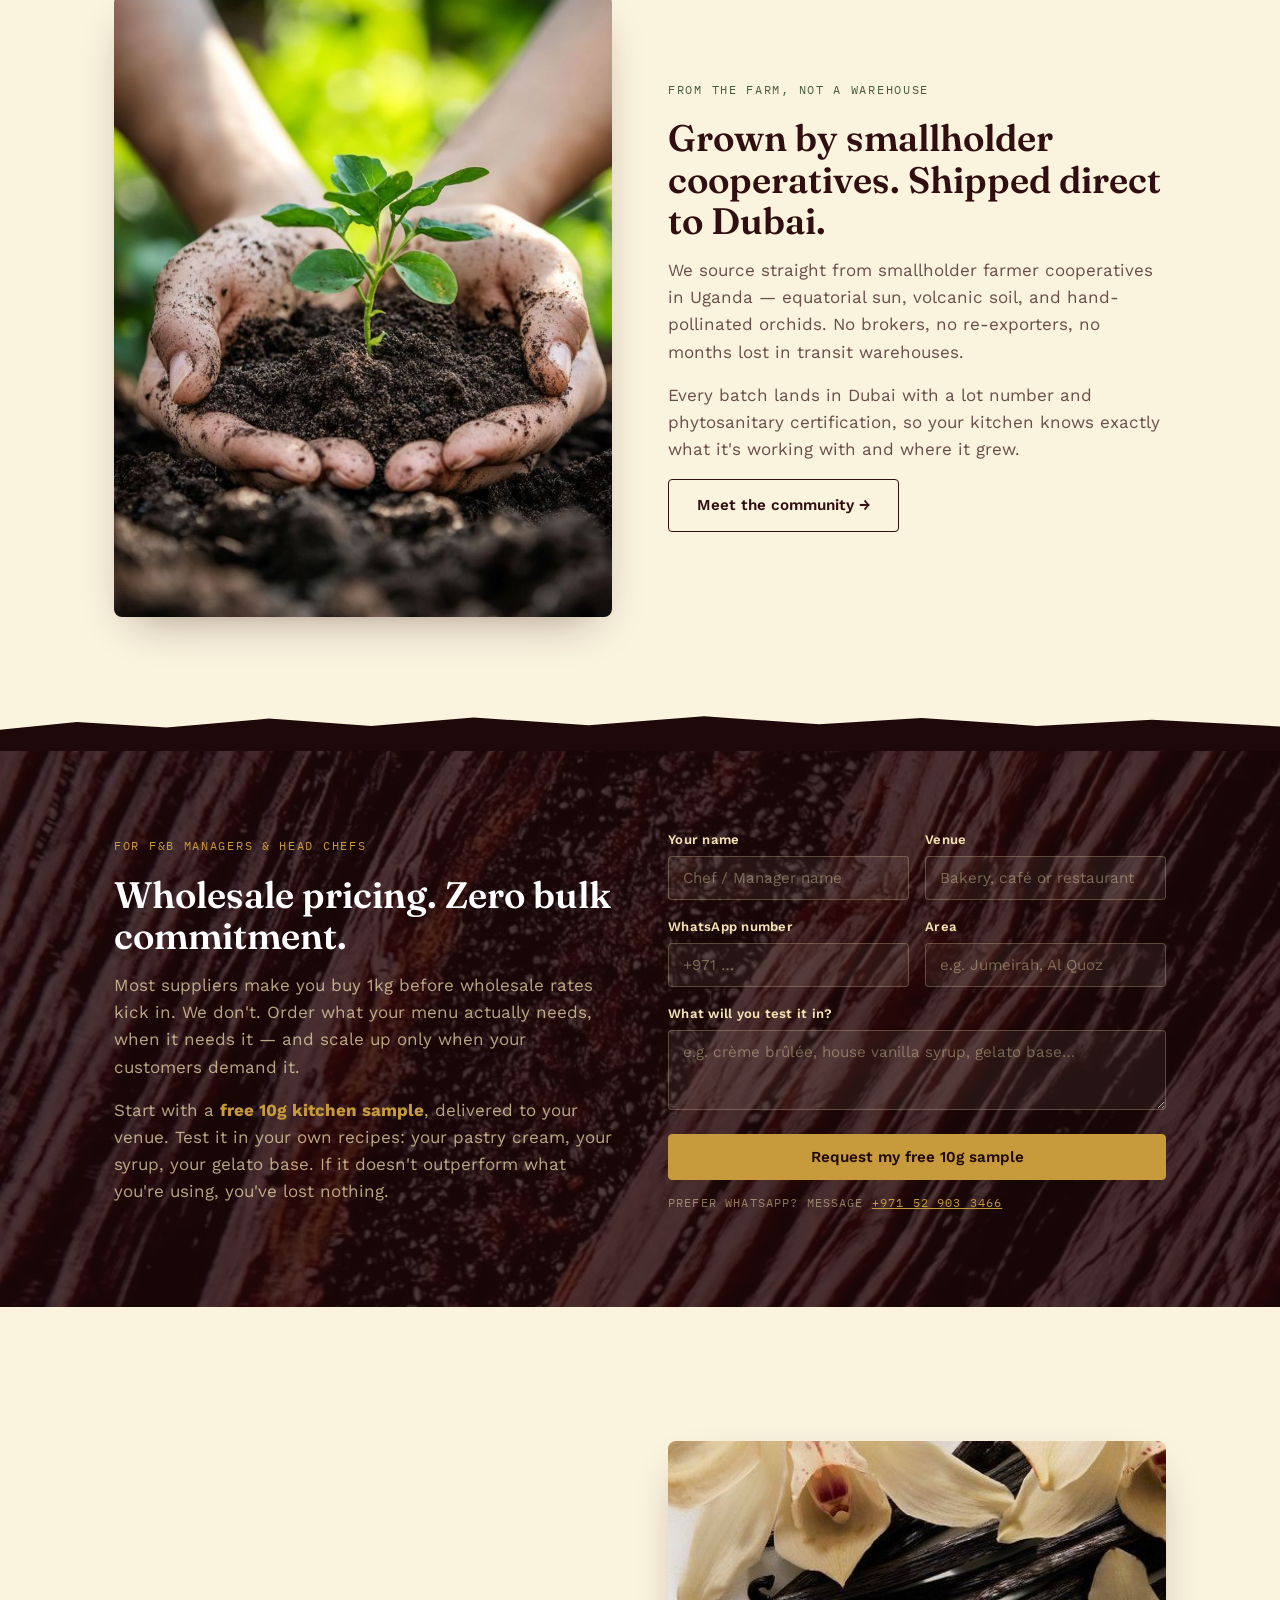
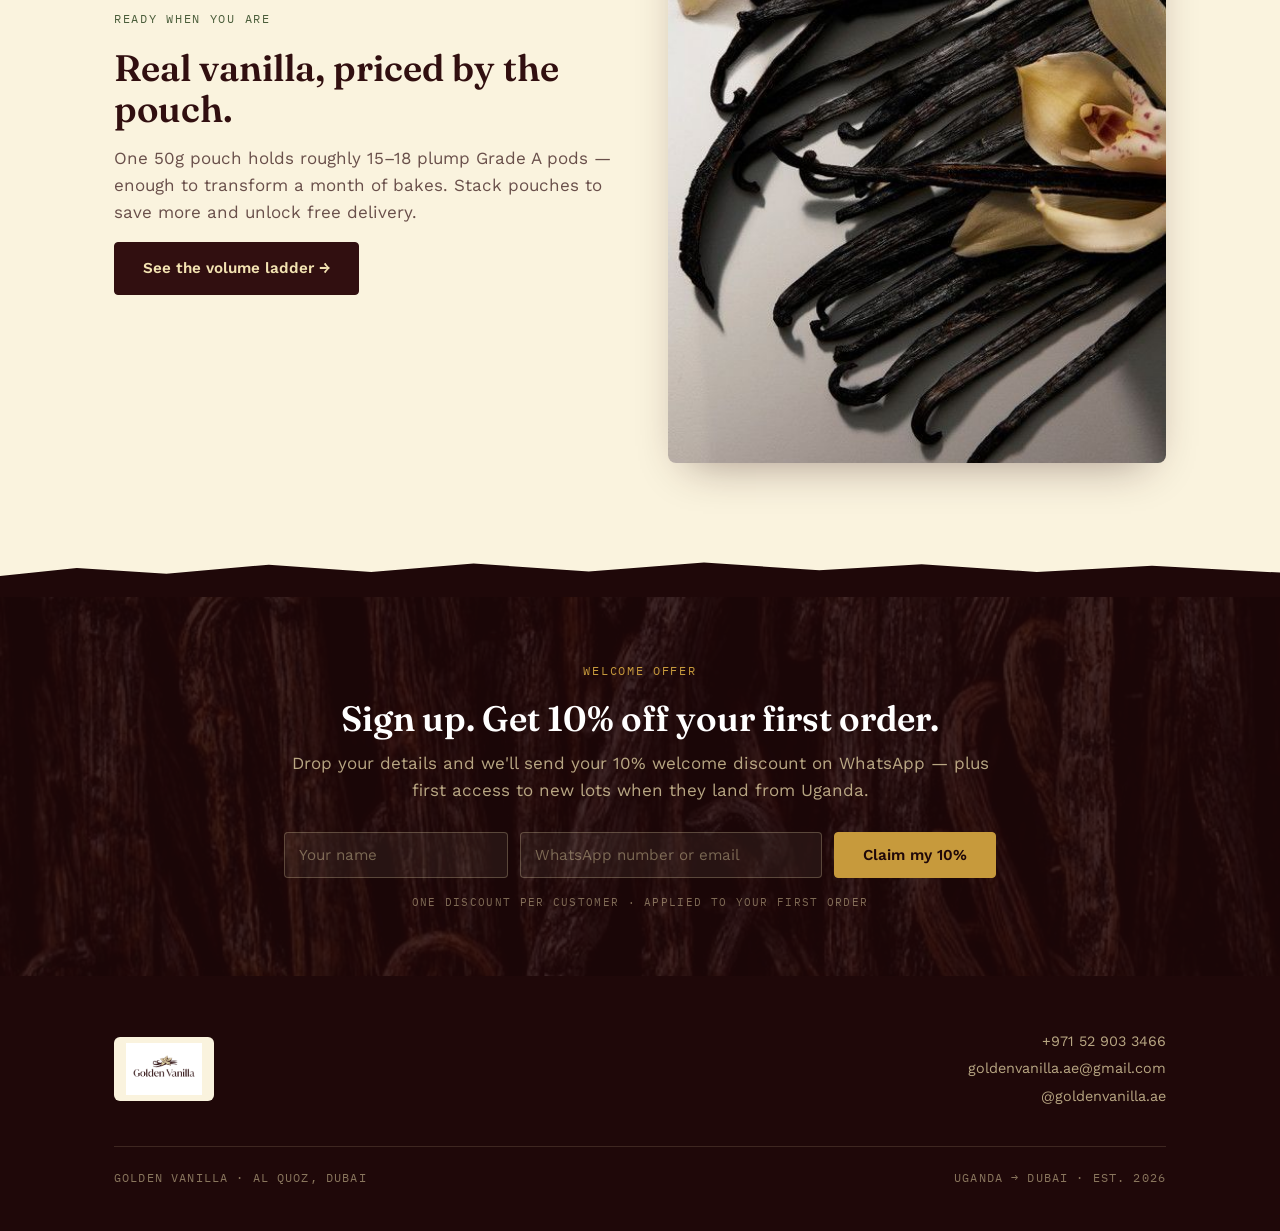
==== commit b9e0c753: "Add conversiFix homepage forms to WhatsAppon tracking" ====
--- a/site/index.html
+++ b/site/index.html
@@ -10,15 +10,6 @@
 <link rel="preconnect" href="https://fonts.gstatic.com" crossorigin>
 <link href="https://fonts.googleapis.com/css2?family=Fraunces:opsz,wght@9..144,400;9..144,600;9..144,700&family=Work+Sans:wght@400;500;600&family=IBM+Plex+Mono:wght@400;500&display=swap" rel="stylesheet">
 <link rel="stylesheet" href="style.css">
-
-<!-- ============ VISITOR ANALYTICS (Google Analytics 4 — FREE) ============
-     SETUP (5 minutes, one time):
-     1. Go to analytics.google.com → create account "Golden Vanilla"
-     2. Create a Web data stream for your site URL
-     3. Copy your Measurement ID (looks like G-4P4YYCE91S)
-     4. Replace G-4P4YYCE91S below in ALL THREE html files
-     5. Your dashboard at analytics.google.com then shows visitors,
-        pages viewed, cities, devices, and traffic sources — free forever. -->
 <script async src="https://www.googletagmanager.com/gtag/js?id=G-4P4YYCE91S"></script>
 <script>
   window.dataLayer = window.dataLayer || [];
@@ -45,7 +36,7 @@
       <li class="hide-m"><a href="community.html">Community &amp; Rewards</a></li>
       <li class="hide-m"><a href="blog.html">Vanilla Guide</a></li>
       <li class="hide-m"><a href="faq.html">FAQ</a></li>
-      <li><a class="btn btn-nav" href="#order" style="background:#310F10;color:#F3E3B2">Order now</a></li>
+      <li><a class="btn btn-nav" href="shop.html" style="background:#310F10;color:#F3E3B2">Shop now</a></li>
     </ul>
   </div>
 </nav>
@@ -124,10 +115,7 @@
       <p>Start with a <strong style="color:var(--gold)">free 10g kitchen sample</strong>, delivered to your venue. Test it in your own recipes: your pastry cream, your syrup, your gelato base. If it doesn't outperform what you're using, you've lost nothing.</p>
     </div>
     <div>
-      <!-- Netlify form: works automatically once deployed on Netlify -->
-      <form name="kitchen-sample" method="POST" action="/thanks.html" data-netlify="true" netlify-honeypot="bot-field">
-        <input type="hidden" name="form-name" value="kitchen-sample">
-        <p style="display:none"><label>Don't fill this out: <input name="bot-field"></label></p>
+      <form id="sampleForm" onsubmit="sendSample(event)">
         <div class="form-grid">
           <div><label for="f-name">Your name</label><input id="f-name" name="name" required placeholder="Chef / Manager name"></div>
           <div><label for="f-venue">Venue</label><input id="f-venue" name="venue" required placeholder="Bakery, café or restaurant"></div>
@@ -166,16 +154,15 @@
     <span class="eyebrow on-dark" style="display:block">Welcome offer</span>
     <h2 style="font-size:clamp(1.6rem,3vw,2.2rem);margin-bottom:12px">Sign up. Get 10% off your first order.</h2>
     <p style="margin-bottom:28px">Drop your details and we'll send your 10% welcome discount on WhatsApp — plus first access to new lots when they land from Uganda.</p>
-    <form name="signup-10" method="POST" action="/thanks.html data-netlify="true" netlify-honeypot="bot-field" style="display:flex;gap:12px;flex-wrap:wrap;justify-content:center">
-      <input type="hidden" name="form-name" value="signup-10">
-      <p style="display:none"><label>Don't fill this out: <input name="bot-field"></label></p>
-      <input name="name" required placeholder="Your name" style="flex:1;min-width:180px;max-width:240px">
-      <input name="contact" type="text" required placeholder="WhatsApp number or email" style="flex:1.4;min-width:220px;max-width:320px">
+    <form id="welcomeForm" onsubmit="sendWelcome(event)" style="display:flex;gap:12px;flex-wrap:wrap;justify-content:center">
+      <input id="w-name" name="name" required placeholder="Your name" style="flex:1;min-width:180px;max-width:240px">
+      <input id="w-contact" name="contact" type="text" required placeholder="WhatsApp number or email" style="flex:1.4;min-width:220px;max-width:320px">
       <button class="btn btn-gold" type="submit">Claim my 10%</button>
     </form>
     <p class="mono" style="font-size:.68rem;letter-spacing:.12em;margin-top:16px;color:rgba(243,227,178,.45)">ONE DISCOUNT PER CUSTOMER · APPLIED TO YOUR FIRST ORDER</p>
   </div>
 </section>
+
 <!-- ============ FOOTER ============ -->
 <footer>
   <div class="wrap">
@@ -197,6 +184,30 @@
 <a class="wa-float" href="https://wa.me/971529033466" aria-label="Chat on WhatsApp" target="_blank" rel="noopener">
   <svg viewBox="0 0 32 32" aria-hidden="true"><path d="M16 2.9C8.8 2.9 2.9 8.8 2.9 16c0 2.6.8 5 2.1 7L3 29l6.2-2c1.9 1.2 4.3 1.9 6.8 1.9 7.2 0 13.1-5.9 13.1-13.1S23.2 2.9 16 2.9zm0 23.8c-2.2 0-4.3-.6-6.1-1.8l-.4-.3-3.7 1.2 1.2-3.6-.3-.4c-1.3-1.9-2-4.1-2-6.4C4.7 9.8 9.8 4.7 16 4.7S27.3 9.8 27.3 16 22.2 26.7 16 26.7zm6.2-8c-.3-.2-2-1-2.3-1.1-.3-.1-.5-.2-.8.2-.2.3-.9 1.1-1.1 1.3-.2.2-.4.3-.7.1-.3-.2-1.4-.5-2.7-1.7-1-.9-1.7-2-1.9-2.3-.2-.3 0-.5.1-.7l.5-.6c.2-.2.2-.3.3-.6.1-.2.1-.4 0-.6-.1-.2-.8-1.9-1-2.6-.3-.6-.6-.6-.8-.6h-.7c-.2 0-.6.1-.9.4-.3.3-1.2 1.2-1.2 2.8s1.2 3.3 1.4 3.5c.2.2 2.4 3.7 5.9 5.2.8.4 1.5.6 2 .7.8.3 1.6.2 2.2.1.7-.1 2-.8 2.3-1.6.3-.8.3-1.5.2-1.6-.1-.2-.3-.3-.6-.4z"/></svg>
 </a>
+
+<script>
+function sendSample(e){
+  e.preventDefault();
+  gtag('event','generate_lead',{'value':50,'currency':'AED'});
+  var msg = "FREE SAMPLE REQUEST - Golden Vanilla%0A%0A"
+    + "Name: " + document.getElementById('f-name').value + "%0A"
+    + "Venue: " + document.getElementById('f-venue').value + "%0A"
+    + "WhatsApp: " + document.getElementById('f-phone').value + "%0A"
+    + "Area: " + document.getElementById('f-area').value + "%0A"
+    + "Testing in: " + document.getElementById('f-use').value;
+  window.open("https://wa.me/971529033466?text=" + msg, "_blank");
+}
+function sendWelcome(e){
+  e.preventDefault();
+  gtag('event','generate_lead',{'value':20,'currency':'AED'});
+  var msg = "10%25 WELCOME OFFER - Golden Vanilla%0A%0A"
+    + "Name: " + document.getElementById('w-name').value + "%0A"
+    + "Contact: " + document.getElementById('w-contact').value + "%0A%0A"
+    + "I would like to claim my 10%25 welcome discount!";
+  window.open("https://wa.me/971529033466?text=" + msg, "_blank");
+}
+</script>
+
 <script type="application/ld+json">
 {
   "@context": "https://schema.org",
@@ -211,4 +222,4 @@
 }
 </script>
 </body>
-</html>
+</html>
